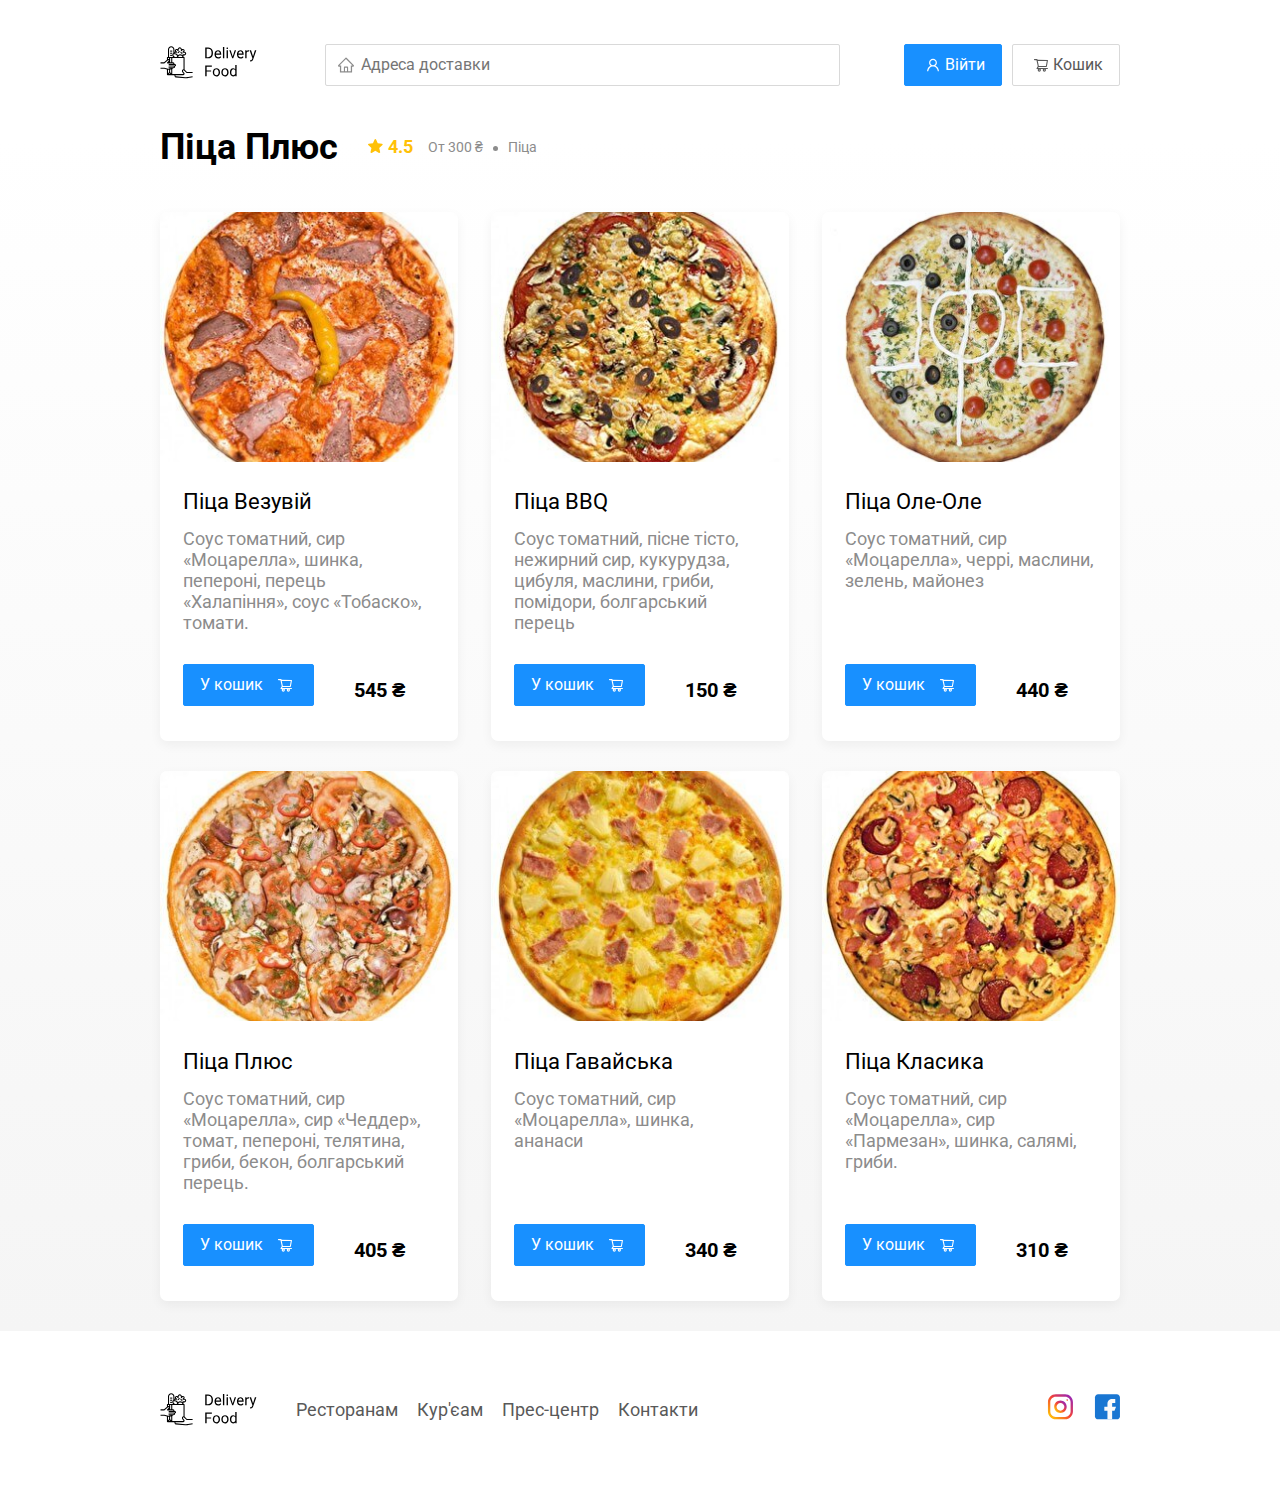
==== restaurant.html @ 28362609 "Add files via upload" ====
<!DOCTYPE html>
<html lang="ru">

<head>
	<meta charset="UTF-8" />
	<meta name="viewport" content="width=device-width, initial-scale=1.0" />
	<title>PizzaBurger — доставка їжі додому</title>
	<link href="https://fonts.googleapis.com/css?family=Roboto:400,700&display=swap&subset=cyrillic" rel="stylesheet" />
	<link rel="stylesheet" href="css/normalize.css" />
	<link rel="stylesheet" href="css/style.css" />
</head>

<body>
	<div class="container">
		<header class="header">
			<a href="index.html" class="logo">
				<img src="img/icon/logo.svg" alt="Logo" />
			</a>
			<label class="address">
				<input type="text" class="input input-address" placeholder="Адреса доставки" />
			</label>
			<div class="buttons">
				<button class="button button-primary button-auth">
					<span class="button-auth-svg"></span>
					<span class="button-text">Війти</span>
				</button>
				<button class="button" id="cart-button">
					<span class="button-cart-svg"></span>
					<span class="button-text">Кошик</span>
				</button>
			</div>
		</header>
	</div>
	<!-- /.container  -->

	<main class="main">
		<div class="container">
			<section class="menu">
				<div class="section-heading">
					<h2 class="section-title restaurant-title">Піца Плюс</h2>
					<div class="card-info">
						<div class="rating">
							4.5
						</div>
						<div class="price">От 300 ₴</div>
						<div class="category">Піца</div>
					</div>
					<!-- /.card-info -->
				</div>
				<div class="cards cards-menu">
					<div class="card">
						<img src="img/pizza-plus/pizza-vesuvius.jpg" alt="image" class="card-image" />
						<div class="card-text">
							<div class="card-heading">
								<h3 class="card-title card-title-reg">Піца Везувій</h3>
							</div>
							<!-- /.card-heading -->
							<div class="card-info">
								<div class="ingredients">Соус томатний, сир «Моцарелла», шинка, пепероні, перець
									«Халапіння», соус «Тобаско», томати.
								</div>
							</div>
							<!-- /.card-info -->
							<div class="card-buttons">
								<button class="button button-primary button-add-cart">
									<span class="button-card-text">У кошик</span>
									<span class="button-cart-svg"></span>
								</button>
								<strong class="card-price-bold">545 ₴</strong>
							</div>
						</div>
						<!-- /.card-text -->
					</div>
					<!-- /.card -->

					<div class="card">
						<img src="img/pizza-plus/pizza-girls.jpg" alt="image" class="card-image" />
						<div class="card-text">
							<div class="card-heading">
								<h3 class="card-title card-title-reg">Піца BBQ</h3>
							</div>
							<!-- /.card-heading -->
							<div class="card-info">
								<div class="ingredients">Соус томатний, пісне тісто, нежирний сир, кукурудза, цибуля,
									маслини,
									гриби, помідори, болгарський перець
								</div>
							</div>
							<!-- /.card-info -->
							<div class="card-buttons">
								<button class="button button-primary button-add-cart">
									<span class="button-card-text">У кошик</span>
									<span class="button-cart-svg"></span>
								</button>
								<strong class="card-price-bold">150 ₴</strong>
							</div>
						</div>
						<!-- /.card-text -->
					</div>
					<!-- /.card -->

					<div class="card">
						<img src="img/pizza-plus/pizza-oleole.jpg" alt="image" class="card-image" />
						<div class="card-text">
							<div class="card-heading">
								<h3 class="card-title card-title-reg">Піца Оле-Оле</h3>
							</div>
							<!-- /.card-heading -->
							<div class="card-info">
								<div class="ingredients">Соус томатний, сир «Моцарелла», черрі, маслини, зелень, майонез
								</div>
							</div>
							<!-- /.card-info -->
							<div class="card-buttons">
								<button class="button button-primary button-add-cart">
									<span class="button-card-text">У кошик</span>
									<span class="button-cart-svg"></span>
								</button>
								<strong class="card-price-bold">440 ₴</strong>
							</div>
						</div>
						<!-- /.card-text -->
					</div>
					<!-- /.card -->

					<div class="card">
						<img src="img/pizza-plus/pizza-plus.jpg" alt="image" class="card-image" />
						<div class="card-text">
							<div class="card-heading">
								<h3 class="card-title card-title-reg">Піца Плюс</h3>
							</div>
							<!-- /.card-heading -->
							<div class="card-info">
								<div class="ingredients">Соус томатний, сир «Моцарелла», сир «Чеддер», томат,
									пепероні,
									телятина, гриби, бекон, болгарський перець.
								</div>
							</div>
							<!-- /.card-info -->
							<div class="card-buttons">
								<button class="button button-primary button-add-cart">
									<span class="button-card-text">У кошик</span>
									<span class="button-cart-svg"></span>
								</button>
								<strong class="card-price-bold">405 ₴</strong>
							</div>
						</div>
						<!-- /.card-text -->
					</div>
					<!-- /.card -->

					<div class="card">
						<img src="img/pizza-plus/pizza-hawaiian.jpg" alt="image" class="card-image" />
						<div class="card-text">
							<div class="card-heading">
								<h3 class="card-title card-title-reg">Піца Гавайська</h3>
							</div>
							<!-- /.card-heading -->
							<div class="card-info">
								<div class="ingredients">Соус томатний, сир «Моцарелла», шинка, ананаси</div>
							</div>
							<!-- /.card-info -->
							<div class="card-buttons">
								<button class="button button-primary button-add-cart">
									<span class="button-card-text">У кошик</span>
									<span class="button-cart-svg"></span>
								</button>
								<strong class="card-price-bold">340 ₴</strong>
							</div>
						</div>
						<!-- /.card-text -->
					</div>
					<!-- /.card -->

					<div class="card">
						<img src="img/pizza-plus/pizza-classic.jpg" alt="image" class="card-image" />
						<div class="card-text">
							<div class="card-heading">
								<h3 class="card-title card-title-reg">Піца Класика</h3>
							</div>
							<!-- /.card-heading -->
							<div class="card-info">
								<div class="ingredients">Соус томатний, сир «Моцарелла», сир «Пармезан», шинка,
									салямі,
									гриби.
								</div>
							</div>
							<!-- /.card-info -->
							<div class="card-buttons">
								<button class="button button-primary button-add-cart">
									<span class="button-card-text">У кошик</span>
									<span class="button-cart-svg"></span>
								</button>
								<strong class="card-price-bold">310 ₴</strong>
							</div>
						</div>
						<!-- /.card-text -->
					</div>
					<!-- /.card -->
				</div>
				<!-- /.cards -->
			</section>
		</div>
		<!-- /.container -->
	</main>

	<footer class="footer">
		<div class="container">
			<div class="footer-block">
				<img src="img/icon/logo.svg" alt="logo" class="logo footer-logo" />
				<nav class="footer-nav">
					<a href="#" class="footer-link">Ресторанам </a>
					<a href="#" class="footer-link">Кур'єам</a>
					<a href="#" class="footer-link">Прес-центр</a>
					<a href="#" class="footer-link">Контакти</a>
				</nav>
				<div class="social-links">
					<a href="#" class="social-link"><img src="img/social/instagram.svg" alt="instagram" /></a>
					<a href="#" class="social-link"><img src="img/social/fb.svg" alt="facebook" /></a>
				</div>
				<!-- /.social-links -->
			</div>
			<!-- /.footer-block -->
		</div>
	</footer>

	<div class="modal modal-cart">
		<div class="modal-dialog">
			<div class="modal-header">
				<h3 class="modal-title">Кошик</h3>
				<button class="close">&times;</button>
			</div>
			<!-- /.modal-header -->
			<div class="modal-body">
				<div class="food-row">
					<span class="food-name">Рол вугор стандарт</span>
					<strong class="food-price">250 ₴</strong>
					<div class="food-counter">
						<button class="counter-button">-</button>
						<span class="counter">1</span>
						<button class="counter-button">+</button>
					</div>
				</div>
				<!-- /.foods-row -->
				<div class="food-row">
					<span class="food-name">Рол вугор стандарт</span>
					<strong class="food-price">250 ₴</strong>
					<div class="food-counter">
						<button class="counter-button">-</button>
						<span class="counter">1</span>
						<button class="counter-button">+</button>
					</div>
				</div>
				<!-- /.foods-row -->
				<div class="food-row">
					<span class="food-name">Рол вугор стандарт</span>
					<strong class="food-price">250 ₴</strong>
					<div class="food-counter">
						<button class="counter-button">-</button>
						<span class="counter">1</span>
						<button class="counter-button">+</button>
					</div>
				</div>
				<!-- /.foods-row -->
				<div class="food-row">
					<span class="food-name">Рол вугор стандарт</span>
					<strong class="food-price">250 ₴</strong>
					<div class="food-counter">
						<button class="counter-button">-</button>
						<span class="counter">1</span>
						<button class="counter-button">+</button>
					</div>
				</div>
				<!-- /.foods-row -->
			</div>
			<!-- /.modal-body -->
			<div class="modal-footer">
				<span class="modal-pricetag">1250 ₴</span>
				<div class="footer-buttons">
					<button class="button button-primary">Оформити замовлення</button>
					<button class="button clear-cart">Скасувати</button>
				</div>
			</div>
			<!-- /.modal-footer -->
		</div>
		<!-- /.modal-dialog -->
	</div>

	<div class="modal-auth">
		<div class="modal-dialog modal-dialog-auth">
			<button class="close-auth">&times;</button>
			<form id="logInForm">
				<fieldset class="modal-body">
					<legend class="modal-title">Авторизація</legend>
					<label class="label-auth">
						<span>Логін</span>
						<input id="login" type="text">
					</label>
					<label class="label-auth">
						<span>Пароль</span>
						<input id="password" type="password">
					</label>
				</fieldset>
				<!-- /.modal-body -->
				<div class="modal-footer">
					<div class="footer-buttons">
						<button class="button button-primary button-login" type="submit">Війти</button>
					</div>
				</div>
			</form>
			<!-- /.modal-footer -->
		</div>
		<!-- /.modal-dialog -->
	</div>
</body>

</html>
---- css/style.css ----
* {
    box-sizing: border-box;
}

body {
    font-family: "Roboto", sans-serif;
    padding-top: 44px;
}

a,
button {
    cursor: pointer;
    color: inherit;
}

.hide {
    display: none;
}

.container {
    max-width: 1200px;
    margin: auto;
}

.header {
    display: flex;
    align-items: center;
    justify-content: space-between;
    margin-bottom: 40px;
}

.input {
    background-color: #ffffff;
    border: 1px solid #d9d9d9;
    border-radius: 2px;
    font-size: 16px;
    line-height: 24px;
    padding: 8px 8px 8px 35px;
    background-repeat: no-repeat;
    background-position: left 11px center;
}

.address {
    flex: 0.8;
}

.input-address {
    width: 100%;
    background-image: url(../img/icon/home.svg);
}

.search {
    margin-left: auto;
}

.input-search {
    width: 300px;
    background-image: url(../img/icon/search.svg);

}

.buttons {
    display: flex;
    align-items: center;
}

.button {
    display: flex;
    align-items: center;
    padding: 8px 16px;
    background: #ffffff;
    border: 1px solid #d9d9d9;
    box-sizing: border-box;
    box-shadow: 0 0 2px rgba(0, 0, 0, 0.0015);
    border-radius: 2px;
    color: #595959;
    font-size: 16px;
    line-height: 24px;
}

.button:hover {
    background: #1890ff;
    border: 1px solid #1890ff;
    color: #fff;
}


.button-primary {
    background: #1890ff;
    border: 1px solid #1890ff;
    color: #fff;
    margin-right: 10px;
}

.button-primary:hover {
    background: #ffffff;
    border: 1px solid #d9d9d9;
    color: #595959;
}

.button-icon {
    margin-right: 6px;
}

.button-card-text {
    margin-right: 10px;
}

.button-auth {
    background-position: 20px 13px;
}

.button-primary .button-auth-svg {
    width: 24px;
    height: 24px;
    background-color: #fff;
    -webkit-mask: url("../img/icon/user.svg") no-repeat 50% 50%;
    mask: url("../img/icon/user.svg") no-repeat 50% 50%;
    background-repeat: no-repeat;
}

.button-primary:hover .button-auth-svg {
    background-color: #595959;
}

.button .button-cart-svg {
    width: 24px;
    height: 24px;
    background-color: #595959;
    -webkit-mask: url("../img/icon/shopping-cart.svg") no-repeat 50% 50%;
    mask: url("../img/icon/shopping-cart.svg") no-repeat 50% 50%;
    background-repeat: no-repeat;
}

.button-primary .button-cart-svg {
    background-color: #fff;
}

.button:hover .button-cart-svg {
    background-color: #fff;
}

.button-primary:hover .button-cart-svg {
    background-color: #595959;
}

.button-cart {
    display: none;
    margin: 0 5px;
}

.button-out {
    display: none;
    margin: 0 5px;
}

.user-name {
    display: none;
    margin-right: 20px;
    font-weight: bold;
    font-size: 18px;
}

.promo-slider {

    width: 600px;
    height: 300px;

}

.promo {
    box-shadow: 0 7px 12px rgba(158, 158, 163, 0.1);
    border-radius: 10px;
    padding: 68px 70px;
    margin-bottom: 56px;
}

.pizza {
    background: #fff1b8 url(../img/promo/pizza.png) no-repeat top -100px right -250px / 830px
}

.kebab {
    background: #D6E4FF url(../img/promo/kebab.png) no-repeat top 45px right 40px / 450px;
}

.vegetables {
    background: #FFF566 url(../img/promo/vegetables.png) no-repeat top 0 right 0 / 825px
}

.sushi {
    background: #FFF1F0 url(../img/promo/sushi.png) no-repeat top 10px right 15px / 500px
}

.promo-title {
    font-style: normal;
    font-weight: bold;
    font-size: 39px;
    line-height: 46px;
    color: #302c34;
}

.promo-text {
    font-style: normal;
    font-weight: normal;
    font-size: 24px;
    line-height: 28px;
    color: #302c34;
    max-width: 538px;
}

.main {
    background: linear-gradient(180deg, rgba(245, 245, 245, 0) 1.04%, #f5f5f5 100%);
}

.section-heading {
    display: flex;
    align-items: center;
    margin-bottom: 44px;
}

.section-title {
    font-style: normal;
    font-weight: bold;
    font-size: 36px;
    line-height: 42px;
    margin: 0 30px 0 0;
    color: #000000;
}

.cards {
    display: flex;
    align-items: flex-start;
    justify-content: space-between;
    flex-wrap: wrap;
}

.card {
    background: #ffffff;
    box-shadow: 0 4px 12px rgba(0, 0, 0, 0.05);
    border-radius: 7px;
    overflow: hidden;
    margin-bottom: 30px;
    flex-basis: 31%;
    text-decoration: none;

}

.card-restaurant {
    cursor: pointer
}

.card-image {
    width: 100%;
    height: 250px;
    object-fit: cover;
}


.card-text {
    padding: 20px 23px 35px;
    min-height: 275px;
    display: flex;
    flex-direction: column;
}



.restaurants .card-text {
    min-height: auto;
}

.card-heading {
    display: flex;
    align-items: center;
    justify-content: space-between;
    margin-bottom: 10px;
}

.card-title {
    margin: 0;
    font-style: normal;
    font-weight: bold;
    font-size: 22px;
    line-height: 32px;
}

.card-title-reg {
    font-weight: 400;
}

.card-tag {
    font-style: normal;
    font-weight: normal;
    font-size: 12px;
    line-height: 20px;
    color: #ffffff;
    background: #262626;
    border-radius: 2px;
    padding: 1px 8px;
}

.card-info {
    display: flex;
    align-items: center;
    flex-wrap: wrap;
}

.card-buttons {
    display: flex;
    margin-top: 24px;
    flex-grow: 1;
    align-items: flex-end;
}

.card-price-bold {
    font-weight: bold;
    font-size: 20px;
    line-height: 32px;
    margin-left: 30px;
}

.rating {
    background-image: url("../img/icon/rating.svg");
    background-repeat: no-repeat;
    background-position: 0 7px;
    padding-left: 20px;
    margin-right: 26px;
    color: #ffc107;
    font-weight: bold;
    font-size: 18px;
    line-height: 32px;
}

.price,
.category {
    color: #8c8c8c;
    font-size: 18px;
    line-height: 32px;
}

.price {
    margin-right: 10px;
}

.ingredients {
    color: #8c8c8c;
    font-size: 18px;
    line-height: 21px;
}

.category {
    text-overflow: ellipsis;
    overflow: hidden;
    white-space: nowrap;
    max-width: 150px;
}

.price:after {
    content: "";
    width: 5px;
    height: 5px;
    background-color: #8c8c8c;
    display: inline-block;
    vertical-align: middle;
    border-radius: 50%;
    margin-left: 10px;
}

.footer {
    padding: 60px 0;
}

.footer-block {
    display: flex;
    align-items: center;
    justify-content: space-between;
}

.footer-nav {
    margin-left: 35px;
    margin-right: auto;
}

.footer-link {
    display: inline-block;
    color: #595959;
    font-style: normal;
    font-weight: normal;
    font-size: 18px;
    line-height: 21px;
    text-decoration: none;
}

.footer-link:not(:last-child) {
    margin-right: 15px;
}

.social-links {
    display: flex;
    align-items: center;
}

.social-link:not(:last-child) {
    margin-right: 21px;
}

.modal {
    position: fixed;
    left: 0;
    top: 0;
    width: 100%;
    height: 100%;
    background: rgba(0, 0, 0, 0.4);
    display: none;
    z-index: 999;
}

.modal-auth {
    position: fixed;
    left: 0;
    top: 0;
    width: 100%;
    height: 100%;
    background: rgba(0, 0, 0, 0.4);
    display: none;
    z-index: 999;
}

.is-open {
    display: flex;
}

.modal-dialog {
    max-width: 780px;
    width: 95%;
    background: #ffffff;
    border-radius: 5px;
    margin: auto;
    padding: 40px 45px;
}

.modal-dialog-auth {
    width: auto;
    position: relative;
}

.label-auth {
    display: block;
    margin: 30px;
}

.label-auth span {
    width: 80px;
    display: inline-block;
}

.modal-header {
    display: flex;
    align-items: center;
    justify-content: space-between;
    margin-bottom: 45px;
}

.modal-title {
    margin: 0;
    font-weight: bold;
    font-size: 36px;
    line-height: 42px;
}

.close {
    font-size: 36px;
    border: none;
    background-color: transparent;
}

.close-auth {
    font-size: 36px;
    border: none;
    background-color: transparent;
    position: absolute;
    top: 10px;
    right: 20px;
}

.modal-body {
    margin-bottom: 22px;
}

.food-row {
    display: flex;
    align-items: flex-start;
    justify-content: space-between;
    padding-bottom: 8px;
    border-bottom: 1px solid #d9d9d9;
    margin-bottom: 15px;
}

.food-name {
    font-weight: normal;
    font-size: 18px;
    line-height: 32px;
}

.food-price {
    margin-left: auto;
    margin-right: 47px;
    font-weight: bold;
    font-size: 20px;
    line-height: 32px;
}

.food-counter {
    display: flex;
    align-items: center;
}

.counter-button {
    display: flex;
    align-items: center;
    justify-content: center;
    width: 39px;
    height: 32px;
    background: #ffffff;
    border: 1px solid #40a9ff;
    box-sizing: border-box;
    border-radius: 2px;
    font-weight: normal;
    font-size: 14px;
    line-height: 22px;
    color: #40a9ff;
}

.counter-button:hover {
    background: #40a9ff;
    border: 1px solid #ffffff;
    color: #ffffff;
}

.counter {
    font-size: 16px;
    line-height: 24px;
    margin-left: 10px;
    margin-right: 10px;
}

.modal-footer {
    display: flex;
    align-items: center;
    justify-content: space-between;
}

.modal-auth .modal-footer {
    justify-content: flex-end;
}

.footer-buttons {
    display: flex;
    align-items: center;
}

.modal-pricetag {
    background: #262626;
    border-radius: 5px;
    color: #ffffff;
    padding: 15px 20px;
    font-size: 20px;
    line-height: 23px;
}

@media (max-width: 1366px) {
    .container {
        max-width: 960px;
    }

    .pizza {
        background-position: center right -300px;
        background-size: 750px;
    }


    .kebab {
        background-position: top -5px right -93px;
        background-size: 530px;
    }

    .vegetables {
        background-position: top 0 right -93px;
        background-size: 820px;
    }

    .sushi {
        background-position: center right -90px;
    }

    .rating {
        margin-right: 15px;
    }

    .category,
    .price {
        font-size: 14px;
    }
}

@media (max-width: 992px) {
    .container {
        max-width: 750px;
    }



    .pizza {
        padding: 50px;
        background-size: 500px;
        background-position: center right -200px;
    }


    .kebab {
        background-position: top 55px right -100px;
        background-size: 385px;
    }

    .vegetables {
        background-position: top 0 right -280px;
        background-size: 810px;
    }

    .sushi {
        background-position: top 30px right -175px;
    }



    .promo-text {
        font-size: 18px;
        max-width: 400px;
    }

    .card {
        flex-basis: 49%;
    }

    .footer-link {
        font-size: 16px;
    }
}

@media (max-width: 768px) {
    .container {
        max-width: 560px;
    }

    .card-info {
        flex-wrap: wrap;
    }

    .card .rating {
        flex-basis: 100%;
    }

    .card-title {
        font-size: 18px;
    }

    .card-text {
        min-height: 290px;
    }

    .card-price-bold {
        margin-left: 20px;
    }


    .pizza {
        background-size: 400px;
        background-position: bottom 50px right -200px;
    }


    .kebab {
        background-position: top -5px right -74px;
        background-size: 300px;
    }

    .vegetables {
        background-position: top 0 right -240px;
        background-size: 702px;
    }

    .sushi {
        background-position: top -24px right -75px;
        background-size: 302px;
    }

    .promo-title {
        font-size: 24px;
        line-height: 1.4;
    }

    .promo-text {
        margin-top: 0;
    }
}

@media (max-width: 578px) {
    .container {
        width: 90%;
    }

    .address {
        min-width: 100%;
        order: 1;
    }

    .header {
        flex-wrap: wrap;
    }

    .input-address {
        margin-top: 15px;
        order: 5;
        flex: 1;
    }

    .promo {
        background-image: none;
    }

    .promo-title {
        margin-bottom: 10px;
    }

    .section-title {
        font-size: 20px;
    }

    .card {
        flex-basis: 100%;
    }

    .card-text {
        min-height: auto;
    }

    .card-image {
        width: 100%;
    }

    .footer {
        padding: 30px 0;
    }

    .footer-block {
        align-items: flex-start;
    }

    .footer-nav {
        margin-left: 0;
        margin-right: 0;
        order: 0;
        display: flex;
        flex-direction: column;
    }

    .footer-logo {
        margin-right: 15px;
        order: 1;
    }

    .social-links {
        order: 2;
    }
}

@media (max-width: 480px) {
    .button-text {
        display: none;
    }

    .button-icon {
        margin: 0;
    }

    .user-name {
        margin: 10px;

    }

    .buttons {
        flex-wrap: wrap;
        margin-left: auto;
    }

    .button {
        min-height: 40px;
        padding: 5px 12px;

    }

    .button-out-svg {
        width: 24px;
        height: 24px;
        background-color: #fff;
        -webkit-mask: url(../img/icon/logout.svg) no-repeat 50% 50%;
        mask: url(../img/icon/logout.svg) no-repeat 50% 50%;
        background-repeat: no-repeat;
        -webkit-mask-size: 20px;
        mask-size: 20px;
    }

    .promo {
        padding: 20px;
    }

    .section-heading {
        flex-wrap: wrap;
    }

    .footer-block {
        flex-wrap: wrap;
        flex-direction: column;
        align-items: center;
    }

    .footer-logo {
        order: 0;
        margin-bottom: 20px;
    }

    .footer-nav {
        margin-bottom: 20px;
        text-align: center;
    }

    .footer-link:not(:last-child) {
        margin-right: 0;
    }
}
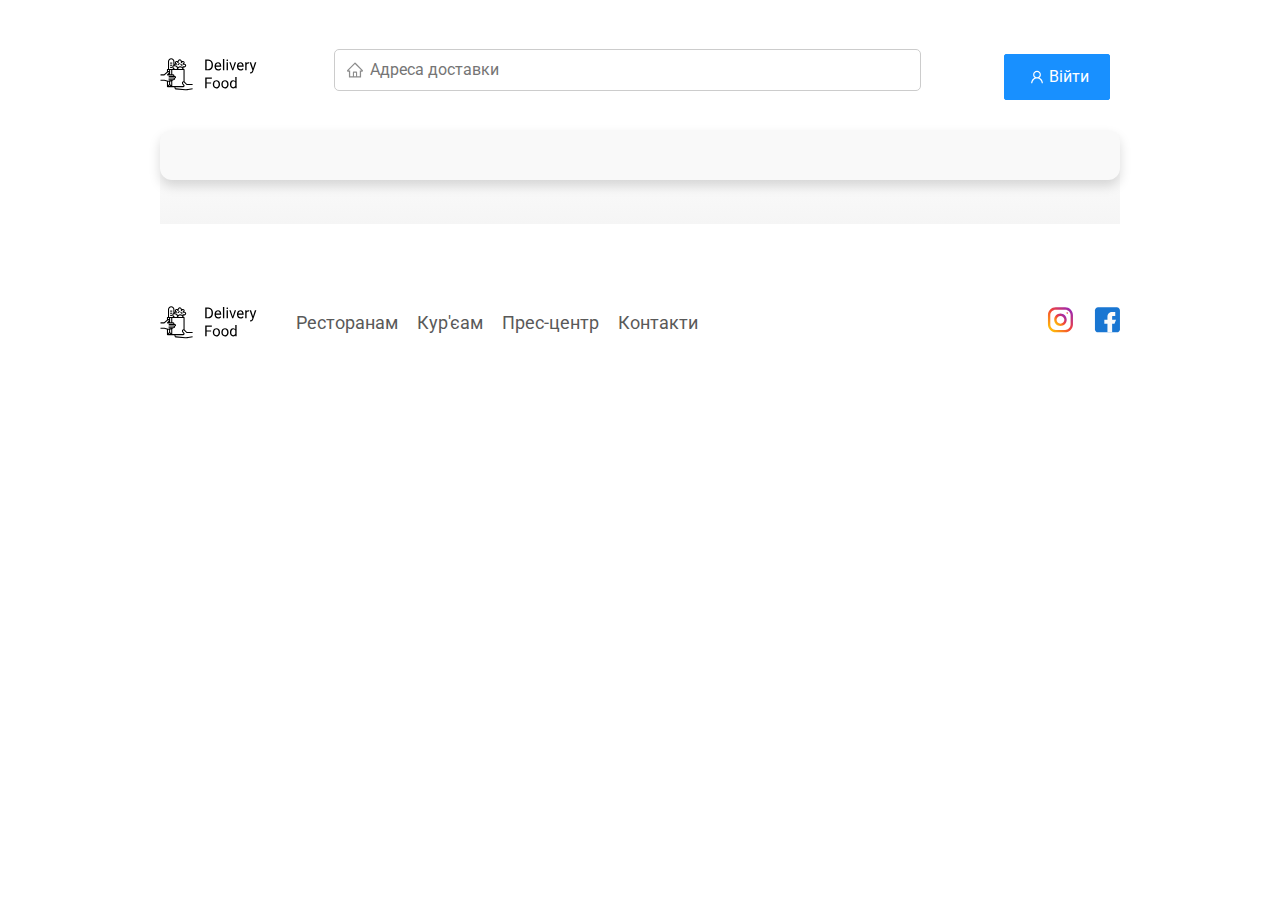
==== commit 87690bd0: "Add files via upload" ====
--- a/restaurant.html
+++ b/restaurant.html
@@ -1,317 +1,201 @@
-<!DOCTYPE html>
-<html lang="ru">
-
-<head>
-	<meta charset="UTF-8" />
-	<meta name="viewport" content="width=device-width, initial-scale=1.0" />
-	<title>PizzaBurger — доставка їжі додому</title>
-	<link href="https://fonts.googleapis.com/css?family=Roboto:400,700&display=swap&subset=cyrillic" rel="stylesheet" />
-	<link rel="stylesheet" href="css/normalize.css" />
-	<link rel="stylesheet" href="css/style.css" />
-</head>
-
-<body>
-	<div class="container">
-		<header class="header">
-			<a href="index.html" class="logo">
-				<img src="img/icon/logo.svg" alt="Logo" />
-			</a>
-			<label class="address">
-				<input type="text" class="input input-address" placeholder="Адреса доставки" />
-			</label>
-			<div class="buttons">
-				<button class="button button-primary button-auth">
-					<span class="button-auth-svg"></span>
-					<span class="button-text">Війти</span>
-				</button>
-				<button class="button" id="cart-button">
-					<span class="button-cart-svg"></span>
-					<span class="button-text">Кошик</span>
-				</button>
-			</div>
-		</header>
-	</div>
-	<!-- /.container  -->
-
-	<main class="main">
-		<div class="container">
-			<section class="menu">
-				<div class="section-heading">
-					<h2 class="section-title restaurant-title">Піца Плюс</h2>
-					<div class="card-info">
-						<div class="rating">
-							4.5
-						</div>
-						<div class="price">От 300 ₴</div>
-						<div class="category">Піца</div>
-					</div>
-					<!-- /.card-info -->
-				</div>
-				<div class="cards cards-menu">
-					<div class="card">
-						<img src="img/pizza-plus/pizza-vesuvius.jpg" alt="image" class="card-image" />
-						<div class="card-text">
-							<div class="card-heading">
-								<h3 class="card-title card-title-reg">Піца Везувій</h3>
-							</div>
-							<!-- /.card-heading -->
-							<div class="card-info">
-								<div class="ingredients">Соус томатний, сир «Моцарелла», шинка, пепероні, перець
-									«Халапіння», соус «Тобаско», томати.
-								</div>
-							</div>
-							<!-- /.card-info -->
-							<div class="card-buttons">
-								<button class="button button-primary button-add-cart">
-									<span class="button-card-text">У кошик</span>
-									<span class="button-cart-svg"></span>
-								</button>
-								<strong class="card-price-bold">545 ₴</strong>
-							</div>
-						</div>
-						<!-- /.card-text -->
-					</div>
-					<!-- /.card -->
-
-					<div class="card">
-						<img src="img/pizza-plus/pizza-girls.jpg" alt="image" class="card-image" />
-						<div class="card-text">
-							<div class="card-heading">
-								<h3 class="card-title card-title-reg">Піца BBQ</h3>
-							</div>
-							<!-- /.card-heading -->
-							<div class="card-info">
-								<div class="ingredients">Соус томатний, пісне тісто, нежирний сир, кукурудза, цибуля,
-									маслини,
-									гриби, помідори, болгарський перець
-								</div>
-							</div>
-							<!-- /.card-info -->
-							<div class="card-buttons">
-								<button class="button button-primary button-add-cart">
-									<span class="button-card-text">У кошик</span>
-									<span class="button-cart-svg"></span>
-								</button>
-								<strong class="card-price-bold">150 ₴</strong>
-							</div>
-						</div>
-						<!-- /.card-text -->
-					</div>
-					<!-- /.card -->
-
-					<div class="card">
-						<img src="img/pizza-plus/pizza-oleole.jpg" alt="image" class="card-image" />
-						<div class="card-text">
-							<div class="card-heading">
-								<h3 class="card-title card-title-reg">Піца Оле-Оле</h3>
-							</div>
-							<!-- /.card-heading -->
-							<div class="card-info">
-								<div class="ingredients">Соус томатний, сир «Моцарелла», черрі, маслини, зелень, майонез
-								</div>
-							</div>
-							<!-- /.card-info -->
-							<div class="card-buttons">
-								<button class="button button-primary button-add-cart">
-									<span class="button-card-text">У кошик</span>
-									<span class="button-cart-svg"></span>
-								</button>
-								<strong class="card-price-bold">440 ₴</strong>
-							</div>
-						</div>
-						<!-- /.card-text -->
-					</div>
-					<!-- /.card -->
-
-					<div class="card">
-						<img src="img/pizza-plus/pizza-plus.jpg" alt="image" class="card-image" />
-						<div class="card-text">
-							<div class="card-heading">
-								<h3 class="card-title card-title-reg">Піца Плюс</h3>
-							</div>
-							<!-- /.card-heading -->
-							<div class="card-info">
-								<div class="ingredients">Соус томатний, сир «Моцарелла», сир «Чеддер», томат,
-									пепероні,
-									телятина, гриби, бекон, болгарський перець.
-								</div>
-							</div>
-							<!-- /.card-info -->
-							<div class="card-buttons">
-								<button class="button button-primary button-add-cart">
-									<span class="button-card-text">У кошик</span>
-									<span class="button-cart-svg"></span>
-								</button>
-								<strong class="card-price-bold">405 ₴</strong>
-							</div>
-						</div>
-						<!-- /.card-text -->
-					</div>
-					<!-- /.card -->
-
-					<div class="card">
-						<img src="img/pizza-plus/pizza-hawaiian.jpg" alt="image" class="card-image" />
-						<div class="card-text">
-							<div class="card-heading">
-								<h3 class="card-title card-title-reg">Піца Гавайська</h3>
-							</div>
-							<!-- /.card-heading -->
-							<div class="card-info">
-								<div class="ingredients">Соус томатний, сир «Моцарелла», шинка, ананаси</div>
-							</div>
-							<!-- /.card-info -->
-							<div class="card-buttons">
-								<button class="button button-primary button-add-cart">
-									<span class="button-card-text">У кошик</span>
-									<span class="button-cart-svg"></span>
-								</button>
-								<strong class="card-price-bold">340 ₴</strong>
-							</div>
-						</div>
-						<!-- /.card-text -->
-					</div>
-					<!-- /.card -->
-
-					<div class="card">
-						<img src="img/pizza-plus/pizza-classic.jpg" alt="image" class="card-image" />
-						<div class="card-text">
-							<div class="card-heading">
-								<h3 class="card-title card-title-reg">Піца Класика</h3>
-							</div>
-							<!-- /.card-heading -->
-							<div class="card-info">
-								<div class="ingredients">Соус томатний, сир «Моцарелла», сир «Пармезан», шинка,
-									салямі,
-									гриби.
-								</div>
-							</div>
-							<!-- /.card-info -->
-							<div class="card-buttons">
-								<button class="button button-primary button-add-cart">
-									<span class="button-card-text">У кошик</span>
-									<span class="button-cart-svg"></span>
-								</button>
-								<strong class="card-price-bold">310 ₴</strong>
-							</div>
-						</div>
-						<!-- /.card-text -->
-					</div>
-					<!-- /.card -->
-				</div>
-				<!-- /.cards -->
-			</section>
-		</div>
-		<!-- /.container -->
-	</main>
-
-	<footer class="footer">
-		<div class="container">
-			<div class="footer-block">
-				<img src="img/icon/logo.svg" alt="logo" class="logo footer-logo" />
-				<nav class="footer-nav">
-					<a href="#" class="footer-link">Ресторанам </a>
-					<a href="#" class="footer-link">Кур'єам</a>
-					<a href="#" class="footer-link">Прес-центр</a>
-					<a href="#" class="footer-link">Контакти</a>
-				</nav>
-				<div class="social-links">
-					<a href="#" class="social-link"><img src="img/social/instagram.svg" alt="instagram" /></a>
-					<a href="#" class="social-link"><img src="img/social/fb.svg" alt="facebook" /></a>
-				</div>
-				<!-- /.social-links -->
-			</div>
-			<!-- /.footer-block -->
-		</div>
-	</footer>
-
-	<div class="modal modal-cart">
-		<div class="modal-dialog">
-			<div class="modal-header">
-				<h3 class="modal-title">Кошик</h3>
-				<button class="close">&times;</button>
-			</div>
-			<!-- /.modal-header -->
-			<div class="modal-body">
-				<div class="food-row">
-					<span class="food-name">Рол вугор стандарт</span>
-					<strong class="food-price">250 ₴</strong>
-					<div class="food-counter">
-						<button class="counter-button">-</button>
-						<span class="counter">1</span>
-						<button class="counter-button">+</button>
-					</div>
-				</div>
-				<!-- /.foods-row -->
-				<div class="food-row">
-					<span class="food-name">Рол вугор стандарт</span>
-					<strong class="food-price">250 ₴</strong>
-					<div class="food-counter">
-						<button class="counter-button">-</button>
-						<span class="counter">1</span>
-						<button class="counter-button">+</button>
-					</div>
-				</div>
-				<!-- /.foods-row -->
-				<div class="food-row">
-					<span class="food-name">Рол вугор стандарт</span>
-					<strong class="food-price">250 ₴</strong>
-					<div class="food-counter">
-						<button class="counter-button">-</button>
-						<span class="counter">1</span>
-						<button class="counter-button">+</button>
-					</div>
-				</div>
-				<!-- /.foods-row -->
-				<div class="food-row">
-					<span class="food-name">Рол вугор стандарт</span>
-					<strong class="food-price">250 ₴</strong>
-					<div class="food-counter">
-						<button class="counter-button">-</button>
-						<span class="counter">1</span>
-						<button class="counter-button">+</button>
-					</div>
-				</div>
-				<!-- /.foods-row -->
-			</div>
-			<!-- /.modal-body -->
-			<div class="modal-footer">
-				<span class="modal-pricetag">1250 ₴</span>
-				<div class="footer-buttons">
-					<button class="button button-primary">Оформити замовлення</button>
-					<button class="button clear-cart">Скасувати</button>
-				</div>
-			</div>
-			<!-- /.modal-footer -->
-		</div>
-		<!-- /.modal-dialog -->
-	</div>
-
-	<div class="modal-auth">
-		<div class="modal-dialog modal-dialog-auth">
-			<button class="close-auth">&times;</button>
-			<form id="logInForm">
-				<fieldset class="modal-body">
-					<legend class="modal-title">Авторизація</legend>
-					<label class="label-auth">
-						<span>Логін</span>
-						<input id="login" type="text">
-					</label>
-					<label class="label-auth">
-						<span>Пароль</span>
-						<input id="password" type="password">
-					</label>
-				</fieldset>
-				<!-- /.modal-body -->
-				<div class="modal-footer">
-					<div class="footer-buttons">
-						<button class="button button-primary button-login" type="submit">Війти</button>
-					</div>
-				</div>
-			</form>
-			<!-- /.modal-footer -->
-		</div>
-		<!-- /.modal-dialog -->
-	</div>
-</body>
-
+<!DOCTYPE html>
+<html lang="ru">
+
+<head>
+	<meta charset="UTF-8" />
+	<meta name="viewport" content="width=device-width, initial-scale=1.0" />
+	<title>PizzaBurger — доставка їжі додому</title>
+	<link href="https://fonts.googleapis.com/css?family=Roboto:400,700&display=swap&subset=cyrillic" rel="stylesheet" />
+	<link rel="stylesheet" href="css/normalize.css" />
+	<link rel="stylesheet" href="css/style.css" />
+	<link rel="stylesheet" href="css/styles2.css" />
+	<script src="js/main.js"></script>
+</head>
+
+<body>
+	<div class="container">
+		<header class="header">
+			<a href="index.html" class="logo">
+				<img src="img/icon/logo.svg" alt="Logo" />
+			</a>
+			<label class="address">
+				<input type="text" class="input input-address" placeholder="Адреса доставки" />
+			</label>
+			<button class="button button-primary button-auth" id="authButton">
+				<span class="button-auth-svg"></span>
+				<span class="button-text">Війти</span>
+			  </button>
+		
+			  <button class="button button-primary button-out" id="logoutButton" style="display: none;">
+				<span class="button-text">Вийти</span>
+				<span class="button-out-svg"></span>
+			  </button>
+			  <span id="userLogin" style="display: none;">Логін: <span id="loginName"></span></span>
+			</header>
+		
+			<!-- Modal Auth -->
+<div class="modal modal-auth" id="authModal">
+	<div class="modal-dialog modal-dialog-auth">
+	  <button class="close-auth" id="closeAuth">&times;</button>
+	  <form id="logInForm">
+		<fieldset class="modal-body">
+		  <legend class="modal-title">Авторизація</legend>
+		  
+		  <!-- Поле логіна -->
+		  <label for="username">Логін:</label>
+		  <input 
+			type="text" 
+			id="username" 
+			name="username" 
+			placeholder="Введіть ваш логін" 
+			required 
+			minlength="4" 
+			maxlength="16" 
+			size="20" 
+			autocomplete="username" 
+		  />
+		  
+		  <label for="password">Пароль (8-20 символів):</label>
+		  <input 
+			type="password" 
+			id="password" 
+			name="password" 
+			placeholder="Введіть ваш пароль" 
+			required 
+			minlength="8" 
+			maxlength="20" 
+			size="20" 
+			autocomplete="current-password" 
+		  />
+		  
+		  <button type="submit" class="button button-primary">Увійти</button>
+		</fieldset>
+	  </form>	  
+	</div>
+  </div>
+  <main class="main">
+    <div class="container">
+        <section class="menu">
+            <h2 class="section-title restaurant-title"></h2> 
+            <div class="restaurant-info" id="restaurantInfo">
+            </div>
+            <div class="section-heading">
+                <div class="cards cards-menu" id="menuContainer">
+                </div>
+            </div>
+        </section>
+    </div>
+</main>
+
+
+	<footer class="footer">
+		<div class="container">
+			<div class="footer-block">
+				<img src="img/icon/logo.svg" alt="logo" class="logo footer-logo" />
+				<nav class="footer-nav">
+					<a href="#" class="footer-link">Ресторанам </a>
+					<a href="#" class="footer-link">Кур'єам</a>
+					<a href="#" class="footer-link">Прес-центр</a>
+					<a href="#" class="footer-link">Контакти</a>
+				</nav>
+				<div class="social-links">
+					<a href="#" class="social-link"><img src="img/social/instagram.svg" alt="instagram" /></a>
+					<a href="#" class="social-link"><img src="img/social/fb.svg" alt="facebook" /></a>
+				</div>
+				<!-- /.social-links -->
+			</div>
+			<!-- /.footer-block -->
+		</div>
+	</footer>
+
+	<div class="modal modal-cart">
+		<div class="modal-dialog">
+			<div class="modal-header">
+				<h3 class="modal-title">Кошик</h3>
+				<button class="close">&times;</button>
+			</div>
+			<!-- /.modal-header -->
+			<div class="modal-body">
+				<div class="food-row">
+					<span class="food-name">Рол вугор стандарт</span>
+					<strong class="food-price">250 ₴</strong>
+					<div class="food-counter">
+						<button class="counter-button">-</button>
+						<span class="counter">1</span>
+						<button class="counter-button">+</button>
+					</div>
+				</div>
+				<!-- /.foods-row -->
+				<div class="food-row">
+					<span class="food-name">Рол вугор стандарт</span>
+					<strong class="food-price">250 ₴</strong>
+					<div class="food-counter">
+						<button class="counter-button">-</button>
+						<span class="counter">1</span>
+						<button class="counter-button">+</button>
+					</div>
+				</div>
+				<!-- /.foods-row -->
+				<div class="food-row">
+					<span class="food-name">Рол вугор стандарт</span>
+					<strong class="food-price">250 ₴</strong>
+					<div class="food-counter">
+						<button class="counter-button">-</button>
+						<span class="counter">1</span>
+						<button class="counter-button">+</button>
+					</div>
+				</div>
+				<!-- /.foods-row -->
+				<div class="food-row">
+					<span class="food-name">Рол вугор стандарт</span>
+					<strong class="food-price">250 ₴</strong>
+					<div class="food-counter">
+						<button class="counter-button">-</button>
+						<span class="counter">1</span>
+						<button class="counter-button">+</button>
+					</div>
+				</div>
+				<!-- /.foods-row -->
+			</div>
+			<!-- /.modal-body -->
+			<div class="modal-footer">
+				<span class="modal-pricetag">1250 ₴</span>
+				<div class="footer-buttons">
+					<button class="button button-primary">Оформити замовлення</button>
+					<button class="button clear-cart">Скасувати</button>
+				</div>
+			</div>
+			<!-- /.modal-footer -->
+		</div>
+		<!-- /.modal-dialog -->
+	</div>
+
+	<div class="modal-auth">
+		<div class="modal-dialog modal-dialog-auth">
+			<button class="close-auth">&times;</button>
+			<form id="logInForm">
+				<fieldset class="modal-body">
+					<legend class="modal-title">Авторизація</legend>
+					<label class="label-auth">
+						<span>Логін</span>
+						<input id="login" type="text">
+					</label>
+					<label class="label-auth">
+						<span>Пароль</span>
+						<input id="password" type="password">
+					</label>
+				</fieldset>
+				<!-- /.modal-body -->
+				<div class="modal-footer">
+					<div class="footer-buttons">
+						<button class="button button-primary button-login" type="submit">Війти</button>
+					</div>
+				</div>
+			</form>
+			<!-- /.modal-footer -->
+		</div>
+		<!-- /.modal-dialog -->
+	</div>
+</body>
+
 </html>--- a/css/style.css
+++ b/css/style.css
@@ -1,840 +1,1158 @@
-* {
-    box-sizing: border-box;
-}
-
-body {
-    font-family: "Roboto", sans-serif;
-    padding-top: 44px;
-}
-
-a,
-button {
-    cursor: pointer;
-    color: inherit;
-}
-
-.hide {
-    display: none;
-}
-
-.container {
-    max-width: 1200px;
-    margin: auto;
-}
-
-.header {
-    display: flex;
-    align-items: center;
-    justify-content: space-between;
-    margin-bottom: 40px;
-}
-
-.input {
-    background-color: #ffffff;
-    border: 1px solid #d9d9d9;
-    border-radius: 2px;
-    font-size: 16px;
-    line-height: 24px;
-    padding: 8px 8px 8px 35px;
-    background-repeat: no-repeat;
-    background-position: left 11px center;
-}
-
-.address {
-    flex: 0.8;
-}
-
-.input-address {
-    width: 100%;
-    background-image: url(../img/icon/home.svg);
-}
-
-.search {
-    margin-left: auto;
-}
-
-.input-search {
-    width: 300px;
-    background-image: url(../img/icon/search.svg);
-
-}
-
-.buttons {
-    display: flex;
-    align-items: center;
-}
-
-.button {
-    display: flex;
-    align-items: center;
-    padding: 8px 16px;
-    background: #ffffff;
-    border: 1px solid #d9d9d9;
-    box-sizing: border-box;
-    box-shadow: 0 0 2px rgba(0, 0, 0, 0.0015);
-    border-radius: 2px;
-    color: #595959;
-    font-size: 16px;
-    line-height: 24px;
-}
-
-.button:hover {
-    background: #1890ff;
-    border: 1px solid #1890ff;
-    color: #fff;
-}
-
-
-.button-primary {
-    background: #1890ff;
-    border: 1px solid #1890ff;
-    color: #fff;
-    margin-right: 10px;
-}
-
-.button-primary:hover {
-    background: #ffffff;
-    border: 1px solid #d9d9d9;
-    color: #595959;
-}
-
-.button-icon {
-    margin-right: 6px;
-}
-
-.button-card-text {
-    margin-right: 10px;
-}
-
-.button-auth {
-    background-position: 20px 13px;
-}
-
-.button-primary .button-auth-svg {
-    width: 24px;
-    height: 24px;
-    background-color: #fff;
-    -webkit-mask: url("../img/icon/user.svg") no-repeat 50% 50%;
-    mask: url("../img/icon/user.svg") no-repeat 50% 50%;
-    background-repeat: no-repeat;
-}
-
-.button-primary:hover .button-auth-svg {
-    background-color: #595959;
-}
-
-.button .button-cart-svg {
-    width: 24px;
-    height: 24px;
-    background-color: #595959;
-    -webkit-mask: url("../img/icon/shopping-cart.svg") no-repeat 50% 50%;
-    mask: url("../img/icon/shopping-cart.svg") no-repeat 50% 50%;
-    background-repeat: no-repeat;
-}
-
-.button-primary .button-cart-svg {
-    background-color: #fff;
-}
-
-.button:hover .button-cart-svg {
-    background-color: #fff;
-}
-
-.button-primary:hover .button-cart-svg {
-    background-color: #595959;
-}
-
-.button-cart {
-    display: none;
-    margin: 0 5px;
-}
-
-.button-out {
-    display: none;
-    margin: 0 5px;
-}
-
-.user-name {
-    display: none;
-    margin-right: 20px;
-    font-weight: bold;
-    font-size: 18px;
-}
-
-.promo-slider {
-
-    width: 600px;
-    height: 300px;
-
-}
-
-.promo {
-    box-shadow: 0 7px 12px rgba(158, 158, 163, 0.1);
-    border-radius: 10px;
-    padding: 68px 70px;
-    margin-bottom: 56px;
-}
-
-.pizza {
-    background: #fff1b8 url(../img/promo/pizza.png) no-repeat top -100px right -250px / 830px
-}
-
-.kebab {
-    background: #D6E4FF url(../img/promo/kebab.png) no-repeat top 45px right 40px / 450px;
-}
-
-.vegetables {
-    background: #FFF566 url(../img/promo/vegetables.png) no-repeat top 0 right 0 / 825px
-}
-
-.sushi {
-    background: #FFF1F0 url(../img/promo/sushi.png) no-repeat top 10px right 15px / 500px
-}
-
-.promo-title {
-    font-style: normal;
-    font-weight: bold;
-    font-size: 39px;
-    line-height: 46px;
-    color: #302c34;
-}
-
-.promo-text {
-    font-style: normal;
-    font-weight: normal;
-    font-size: 24px;
-    line-height: 28px;
-    color: #302c34;
-    max-width: 538px;
-}
-
-.main {
-    background: linear-gradient(180deg, rgba(245, 245, 245, 0) 1.04%, #f5f5f5 100%);
-}
-
-.section-heading {
-    display: flex;
-    align-items: center;
-    margin-bottom: 44px;
-}
-
-.section-title {
-    font-style: normal;
-    font-weight: bold;
-    font-size: 36px;
-    line-height: 42px;
-    margin: 0 30px 0 0;
-    color: #000000;
-}
-
-.cards {
-    display: flex;
-    align-items: flex-start;
-    justify-content: space-between;
-    flex-wrap: wrap;
-}
-
-.card {
-    background: #ffffff;
-    box-shadow: 0 4px 12px rgba(0, 0, 0, 0.05);
-    border-radius: 7px;
-    overflow: hidden;
-    margin-bottom: 30px;
-    flex-basis: 31%;
-    text-decoration: none;
-
-}
-
-.card-restaurant {
-    cursor: pointer
-}
-
-.card-image {
-    width: 100%;
-    height: 250px;
-    object-fit: cover;
-}
-
-
-.card-text {
-    padding: 20px 23px 35px;
-    min-height: 275px;
-    display: flex;
-    flex-direction: column;
-}
-
-
-
-.restaurants .card-text {
-    min-height: auto;
-}
-
-.card-heading {
-    display: flex;
-    align-items: center;
-    justify-content: space-between;
-    margin-bottom: 10px;
-}
-
-.card-title {
-    margin: 0;
-    font-style: normal;
-    font-weight: bold;
-    font-size: 22px;
-    line-height: 32px;
-}
-
-.card-title-reg {
-    font-weight: 400;
-}
-
-.card-tag {
-    font-style: normal;
-    font-weight: normal;
-    font-size: 12px;
-    line-height: 20px;
-    color: #ffffff;
-    background: #262626;
-    border-radius: 2px;
-    padding: 1px 8px;
-}
-
-.card-info {
-    display: flex;
-    align-items: center;
-    flex-wrap: wrap;
-}
-
-.card-buttons {
-    display: flex;
-    margin-top: 24px;
-    flex-grow: 1;
-    align-items: flex-end;
-}
-
-.card-price-bold {
-    font-weight: bold;
-    font-size: 20px;
-    line-height: 32px;
-    margin-left: 30px;
-}
-
-.rating {
-    background-image: url("../img/icon/rating.svg");
-    background-repeat: no-repeat;
-    background-position: 0 7px;
-    padding-left: 20px;
-    margin-right: 26px;
-    color: #ffc107;
-    font-weight: bold;
-    font-size: 18px;
-    line-height: 32px;
-}
-
-.price,
-.category {
-    color: #8c8c8c;
-    font-size: 18px;
-    line-height: 32px;
-}
-
-.price {
-    margin-right: 10px;
-}
-
-.ingredients {
-    color: #8c8c8c;
-    font-size: 18px;
-    line-height: 21px;
-}
-
-.category {
-    text-overflow: ellipsis;
-    overflow: hidden;
-    white-space: nowrap;
-    max-width: 150px;
-}
-
-.price:after {
-    content: "";
-    width: 5px;
-    height: 5px;
-    background-color: #8c8c8c;
-    display: inline-block;
-    vertical-align: middle;
-    border-radius: 50%;
-    margin-left: 10px;
-}
-
-.footer {
-    padding: 60px 0;
-}
-
-.footer-block {
-    display: flex;
-    align-items: center;
-    justify-content: space-between;
-}
-
-.footer-nav {
-    margin-left: 35px;
-    margin-right: auto;
-}
-
-.footer-link {
-    display: inline-block;
-    color: #595959;
-    font-style: normal;
-    font-weight: normal;
-    font-size: 18px;
-    line-height: 21px;
-    text-decoration: none;
-}
-
-.footer-link:not(:last-child) {
-    margin-right: 15px;
-}
-
-.social-links {
-    display: flex;
-    align-items: center;
-}
-
-.social-link:not(:last-child) {
-    margin-right: 21px;
-}
-
-.modal {
-    position: fixed;
-    left: 0;
-    top: 0;
-    width: 100%;
-    height: 100%;
-    background: rgba(0, 0, 0, 0.4);
-    display: none;
-    z-index: 999;
-}
-
-.modal-auth {
-    position: fixed;
-    left: 0;
-    top: 0;
-    width: 100%;
-    height: 100%;
-    background: rgba(0, 0, 0, 0.4);
-    display: none;
-    z-index: 999;
-}
-
-.is-open {
-    display: flex;
-}
-
-.modal-dialog {
-    max-width: 780px;
-    width: 95%;
-    background: #ffffff;
-    border-radius: 5px;
-    margin: auto;
-    padding: 40px 45px;
-}
-
-.modal-dialog-auth {
-    width: auto;
-    position: relative;
-}
-
-.label-auth {
-    display: block;
-    margin: 30px;
-}
-
-.label-auth span {
-    width: 80px;
-    display: inline-block;
-}
-
-.modal-header {
-    display: flex;
-    align-items: center;
-    justify-content: space-between;
-    margin-bottom: 45px;
-}
-
-.modal-title {
-    margin: 0;
-    font-weight: bold;
-    font-size: 36px;
-    line-height: 42px;
-}
-
-.close {
-    font-size: 36px;
-    border: none;
-    background-color: transparent;
-}
-
-.close-auth {
-    font-size: 36px;
-    border: none;
-    background-color: transparent;
-    position: absolute;
-    top: 10px;
-    right: 20px;
-}
-
-.modal-body {
-    margin-bottom: 22px;
-}
-
-.food-row {
-    display: flex;
-    align-items: flex-start;
-    justify-content: space-between;
-    padding-bottom: 8px;
-    border-bottom: 1px solid #d9d9d9;
-    margin-bottom: 15px;
-}
-
-.food-name {
-    font-weight: normal;
-    font-size: 18px;
-    line-height: 32px;
-}
-
-.food-price {
-    margin-left: auto;
-    margin-right: 47px;
-    font-weight: bold;
-    font-size: 20px;
-    line-height: 32px;
-}
-
-.food-counter {
-    display: flex;
-    align-items: center;
-}
-
-.counter-button {
-    display: flex;
-    align-items: center;
-    justify-content: center;
-    width: 39px;
-    height: 32px;
-    background: #ffffff;
-    border: 1px solid #40a9ff;
-    box-sizing: border-box;
-    border-radius: 2px;
-    font-weight: normal;
-    font-size: 14px;
-    line-height: 22px;
-    color: #40a9ff;
-}
-
-.counter-button:hover {
-    background: #40a9ff;
-    border: 1px solid #ffffff;
-    color: #ffffff;
-}
-
-.counter {
-    font-size: 16px;
-    line-height: 24px;
-    margin-left: 10px;
-    margin-right: 10px;
-}
-
-.modal-footer {
-    display: flex;
-    align-items: center;
-    justify-content: space-between;
-}
-
-.modal-auth .modal-footer {
-    justify-content: flex-end;
-}
-
-.footer-buttons {
-    display: flex;
-    align-items: center;
-}
-
-.modal-pricetag {
-    background: #262626;
-    border-radius: 5px;
-    color: #ffffff;
-    padding: 15px 20px;
-    font-size: 20px;
-    line-height: 23px;
-}
-
-@media (max-width: 1366px) {
-    .container {
-        max-width: 960px;
-    }
-
-    .pizza {
-        background-position: center right -300px;
-        background-size: 750px;
-    }
-
-
-    .kebab {
-        background-position: top -5px right -93px;
-        background-size: 530px;
-    }
-
-    .vegetables {
-        background-position: top 0 right -93px;
-        background-size: 820px;
-    }
-
-    .sushi {
-        background-position: center right -90px;
-    }
-
-    .rating {
-        margin-right: 15px;
-    }
-
-    .category,
-    .price {
-        font-size: 14px;
-    }
-}
-
-@media (max-width: 992px) {
-    .container {
-        max-width: 750px;
-    }
-
-
-
-    .pizza {
-        padding: 50px;
-        background-size: 500px;
-        background-position: center right -200px;
-    }
-
-
-    .kebab {
-        background-position: top 55px right -100px;
-        background-size: 385px;
-    }
-
-    .vegetables {
-        background-position: top 0 right -280px;
-        background-size: 810px;
-    }
-
-    .sushi {
-        background-position: top 30px right -175px;
-    }
-
-
-
-    .promo-text {
-        font-size: 18px;
-        max-width: 400px;
-    }
-
-    .card {
-        flex-basis: 49%;
-    }
-
-    .footer-link {
-        font-size: 16px;
-    }
-}
-
-@media (max-width: 768px) {
-    .container {
-        max-width: 560px;
-    }
-
-    .card-info {
-        flex-wrap: wrap;
-    }
-
-    .card .rating {
-        flex-basis: 100%;
-    }
-
-    .card-title {
-        font-size: 18px;
-    }
-
-    .card-text {
-        min-height: 290px;
-    }
-
-    .card-price-bold {
-        margin-left: 20px;
-    }
-
-
-    .pizza {
-        background-size: 400px;
-        background-position: bottom 50px right -200px;
-    }
-
-
-    .kebab {
-        background-position: top -5px right -74px;
-        background-size: 300px;
-    }
-
-    .vegetables {
-        background-position: top 0 right -240px;
-        background-size: 702px;
-    }
-
-    .sushi {
-        background-position: top -24px right -75px;
-        background-size: 302px;
-    }
-
-    .promo-title {
-        font-size: 24px;
-        line-height: 1.4;
-    }
-
-    .promo-text {
-        margin-top: 0;
-    }
-}
-
-@media (max-width: 578px) {
-    .container {
-        width: 90%;
-    }
-
-    .address {
-        min-width: 100%;
-        order: 1;
-    }
-
-    .header {
-        flex-wrap: wrap;
-    }
-
-    .input-address {
-        margin-top: 15px;
-        order: 5;
-        flex: 1;
-    }
-
-    .promo {
-        background-image: none;
-    }
-
-    .promo-title {
-        margin-bottom: 10px;
-    }
-
-    .section-title {
-        font-size: 20px;
-    }
-
-    .card {
-        flex-basis: 100%;
-    }
-
-    .card-text {
-        min-height: auto;
-    }
-
-    .card-image {
-        width: 100%;
-    }
-
-    .footer {
-        padding: 30px 0;
-    }
-
-    .footer-block {
-        align-items: flex-start;
-    }
-
-    .footer-nav {
-        margin-left: 0;
-        margin-right: 0;
-        order: 0;
-        display: flex;
-        flex-direction: column;
-    }
-
-    .footer-logo {
-        margin-right: 15px;
-        order: 1;
-    }
-
-    .social-links {
-        order: 2;
-    }
-}
-
-@media (max-width: 480px) {
-    .button-text {
-        display: none;
-    }
-
-    .button-icon {
-        margin: 0;
-    }
-
-    .user-name {
-        margin: 10px;
-
-    }
-
-    .buttons {
-        flex-wrap: wrap;
-        margin-left: auto;
-    }
-
-    .button {
-        min-height: 40px;
-        padding: 5px 12px;
-
-    }
-
-    .button-out-svg {
-        width: 24px;
-        height: 24px;
-        background-color: #fff;
-        -webkit-mask: url(../img/icon/logout.svg) no-repeat 50% 50%;
-        mask: url(../img/icon/logout.svg) no-repeat 50% 50%;
-        background-repeat: no-repeat;
-        -webkit-mask-size: 20px;
-        mask-size: 20px;
-    }
-
-    .promo {
-        padding: 20px;
-    }
-
-    .section-heading {
-        flex-wrap: wrap;
-    }
-
-    .footer-block {
-        flex-wrap: wrap;
-        flex-direction: column;
-        align-items: center;
-    }
-
-    .footer-logo {
-        order: 0;
-        margin-bottom: 20px;
-    }
-
-    .footer-nav {
-        margin-bottom: 20px;
-        text-align: center;
-    }
-
-    .footer-link:not(:last-child) {
-        margin-right: 0;
-    }
+* {
+    box-sizing: border-box;
+}
+
+body {
+    font-family: "Roboto", sans-serif;
+    padding-top: 44px;
+}
+
+a,
+button {
+    cursor: pointer;
+    color: inherit;
+}
+
+.hide {
+    display: none;
+}
+
+.container {
+    max-width: 1200px;
+    margin: auto;
+}
+
+.header {
+    display: flex;
+    align-items: center;
+    justify-content: space-between;
+    margin-bottom: 40px;
+}
+
+.input {
+    background-color: #ffffff;
+    border: 1px solid #d9d9d9;
+    border-radius: 2px;
+    font-size: 16px;
+    line-height: 24px;
+    padding: 8px 8px 8px 35px;
+    background-repeat: no-repeat;
+    background-position: left 11px center;
+}
+
+.address {
+    flex: 0.8;
+}
+
+.input-address {
+    width: 100%;
+    background-image: url(../img/icon/home.svg);
+}
+
+.search {
+    margin-left: auto;
+}
+
+.input-search {
+    width: 300px;
+    background-image: url(../img/icon/search.svg);
+
+}
+
+.buttons {
+    display: flex;
+    align-items: center;
+}
+
+.button {
+    display: flex;
+    align-items: center;
+    padding: 8px 16px;
+    background: #ffffff;
+    border: 1px solid #d9d9d9;
+    box-sizing: border-box;
+    box-shadow: 0 0 2px rgba(0, 0, 0, 0.0015);
+    border-radius: 2px;
+    color: #595959;
+    font-size: 16px;
+    line-height: 24px;
+}
+
+.button:hover {
+    background: #1890ff;
+    border: 1px solid #1890ff;
+    color: #fff;
+}
+
+
+.button-primary {
+    background: #1890ff;
+    border: 1px solid #1890ff;
+    color: #fff;
+    margin-right: 10px;
+}
+
+.button-primary:hover {
+    background: #ffffff;
+    border: 1px solid #d9d9d9;
+    color: #595959;
+}
+
+.button-icon {
+    margin-right: 6px;
+}
+
+.button-card-text {
+    margin-right: 10px;
+}
+
+.button-auth {
+    background-position: 20px 13px;
+}
+
+.button-primary .button-auth-svg {
+    width: 24px;
+    height: 24px;
+    background-color: #fff;
+    -webkit-mask: url("../img/icon/user.svg") no-repeat 50% 50%;
+    mask: url("../img/icon/user.svg") no-repeat 50% 50%;
+    background-repeat: no-repeat;
+}
+
+.button-primary:hover .button-auth-svg {
+    background-color: #595959;
+}
+
+.button .button-cart-svg {
+    width: 24px;
+    height: 24px;
+    background-color: #595959;
+    -webkit-mask: url("../img/icon/shopping-cart.svg") no-repeat 50% 50%;
+    mask: url("../img/icon/shopping-cart.svg") no-repeat 50% 50%;
+    background-repeat: no-repeat;
+}
+
+.button-primary .button-cart-svg {
+    background-color: #fff;
+}
+
+.button:hover .button-cart-svg {
+    background-color: #fff;
+}
+
+.button-primary:hover .button-cart-svg {
+    background-color: #595959;
+}
+
+.button-cart {
+    display: none;
+    margin: 0 5px;
+}
+
+.button-out {
+    display: none;
+    margin: 0 5px;
+}
+
+.user-name {
+    display: none;
+    margin-right: 20px;
+    font-weight: bold;
+    font-size: 18px;
+}
+
+.promo-slider {
+
+    width: 600px;
+    height: 300px;
+
+}
+
+.promo {
+    box-shadow: 0 7px 12px rgba(158, 158, 163, 0.1);
+    border-radius: 10px;
+    padding: 68px 70px;
+    margin-bottom: 56px;
+}
+
+.pizza {
+    background: #fff1b8 url(../img/promo/pizza.png) no-repeat top -100px right -250px / 830px
+}
+
+.kebab {
+    background: #D6E4FF url(../img/promo/kebab.png) no-repeat top 45px right 40px / 450px;
+}
+
+.vegetables {
+    background: #FFF566 url(../img/promo/vegetables.png) no-repeat top 0 right 0 / 825px
+}
+
+.sushi {
+    background: #FFF1F0 url(../img/promo/sushi.png) no-repeat top 10px right 15px / 500px
+}
+
+.promo-title {
+    font-style: normal;
+    font-weight: bold;
+    font-size: 39px;
+    line-height: 46px;
+    color: #302c34;
+}
+
+.promo-text {
+    font-style: normal;
+    font-weight: normal;
+    font-size: 24px;
+    line-height: 28px;
+    color: #302c34;
+    max-width: 538px;
+}
+
+.main {
+    background: linear-gradient(180deg, rgba(245, 245, 245, 0) 1.04%, #f5f5f5 100%);
+}
+
+.section-heading {
+    display: flex;
+    align-items: center;
+    margin-bottom: 20px;
+    margin-top: 44px;
+}
+
+.section-title {
+    font-style: normal;
+    font-weight: bold;
+    font-size: 36px;  
+    line-height: 42px;  
+    margin: -20px 30px 20px 0; 
+    color: #000000;
+}
+.cards {
+    display: flex;
+    align-items: flex-start;
+    justify-content: space-between;
+    flex-wrap: wrap;
+}
+
+.card {
+    background: #ffffff;
+    box-shadow: 0 4px 12px rgba(0, 0, 0, 0.05);
+    border-radius: 7px;
+    overflow: hidden;
+    margin-bottom: 30px;
+    flex-basis: 31%;
+    text-decoration: none;
+
+}
+
+.card-restaurant {
+    cursor: pointer
+}
+
+.card-image {
+    width: 100%;
+    height: 250px;
+    object-fit: cover;
+}
+
+
+.card-text {
+    padding: 20px 23px 35px;
+    min-height: 275px;
+    display: flex;
+    flex-direction: column;
+}
+
+
+
+.restaurants .card-text {
+    min-height: auto;
+}
+
+
+.card-title {
+    margin: 0;
+    font-style: normal;
+    font-weight: bold;
+    font-size: 22px;
+    line-height: 32px;
+}
+
+.card-title-reg {
+    font-weight: 400;
+}
+
+.card-tag {
+    font-style: normal;
+    font-weight: normal;
+    font-size: 12px;
+    line-height: 20px;
+    color: #ffffff;
+    background: #262626;
+    border-radius: 2px;
+    padding: 1px 8px;
+}
+
+.card-info {
+    /* display: flex;*/ 
+    align-items: center;
+    flex-wrap: wrap;
+}
+
+.card-buttons {
+    display: flex;
+    margin-top: 24px;
+    flex-grow: 1;
+    align-items: flex-end;
+}
+
+.card-price-bold {
+    font-weight: bold;
+    font-size: 20px;
+    line-height: 32px;
+    margin-left: 30px;
+}
+
+.rating {
+    background-image: url("../img/icon/rating.svg");
+    background-repeat: no-repeat;
+    background-position: 0 2px;
+    padding-left: 20px;
+    /*margin-right: 26px;*/ 
+    color: #ffc107;
+    font-weight: bold;
+    font-size: 18px;
+    /*line-height: 32px;*/ 
+}
+
+.price,
+.category {
+    color: #8c8c8c;
+    font-size: 18px;
+    line-height: 32px;
+}
+
+.price {
+    margin-right: 10px;
+}
+
+.ingredients {
+    color: #8c8c8c;
+    font-size: 18px;
+    line-height: 21px;
+    display: flex;
+    justify-content: center; /* Горизонтальное центрирование */
+    align-items: center; /* Вертикальное центрирование */
+    height: 100%; /* Убедитесь, что контейнер имеет высоту, иначе выравнивание не будет работать */
+}
+
+
+.category {
+    text-overflow: ellipsis;
+    overflow: hidden;
+    white-space: nowrap;
+    max-width: 150px;
+}
+
+.price:after {
+    content: "";
+    width: 5px;
+    height: 5px;
+    background-color: #8c8c8c;
+    display: inline-block;
+    vertical-align: middle;
+    border-radius: 50%;
+    margin-left: 10px;
+}
+
+.footer {
+    padding: 60px 0;
+}
+
+.footer-block {
+    display: flex;
+    align-items: center;
+    justify-content: space-between;
+}
+
+.footer-nav {
+    margin-left: 35px;
+    margin-right: auto;
+}
+
+.footer-link {
+    display: inline-block;
+    color: #595959;
+    font-style: normal;
+    font-weight: normal;
+    font-size: 18px;
+    line-height: 21px;
+    text-decoration: none;
+}
+
+.footer-link:not(:last-child) {
+    margin-right: 15px;
+}
+
+.social-links {
+    display: flex;
+    align-items: center;
+}
+
+.social-link:not(:last-child) {
+    margin-right: 21px;
+}
+
+.modal {
+    position: fixed;
+    left: 0;
+    top: 0;
+    width: 100%;
+    height: 100%;
+    background: rgba(0, 0, 0, 0.4);
+    display: none;
+    z-index: 999;
+}
+
+.modal-auth {
+    position: fixed;
+    left: 0;
+    top: 0;
+    width: 100%;
+    height: 100%;
+    background: rgba(0, 0, 0, 0.4);
+    display: none;
+    z-index: 999;
+}
+
+.is-open {
+    display: flex;
+}
+
+.modal-dialog {
+    max-width: 780px;
+    width: 95%;
+    background: #ffffff;
+    border-radius: 5px;
+    margin: auto;
+    padding: 40px 45px;
+}
+
+.modal-dialog-auth {
+    width: auto;
+    position: relative;
+}
+
+.label-auth {
+    display: block;
+    margin: 30px;
+}
+
+.label-auth span {
+    width: 80px;
+    display: inline-block;
+}
+
+.modal-header {
+    display: flex;
+    align-items: center;
+    justify-content: space-between;
+    margin-bottom: 45px;
+}
+
+.modal-title {
+    margin: 0;
+    font-weight: bold;
+    font-size: 36px;
+    line-height: 42px;
+}
+
+.close {
+    font-size: 36px;
+    border: none;
+    background-color: transparent;
+}
+
+.close-auth {
+    font-size: 36px;
+    border: none;
+    background-color: transparent;
+    position: absolute;
+    top: 10px;
+    right: 20px;
+}
+
+.modal-body {
+    margin-bottom: 22px;
+}
+
+.food-row {
+    display: flex;
+    align-items: flex-start;
+    justify-content: space-between;
+    padding-bottom: 8px;
+    border-bottom: 1px solid #d9d9d9;
+    margin-bottom: 15px;
+}
+
+.food-name {
+    font-weight: normal;
+    font-size: 18px;
+    line-height: 32px;
+}
+
+.food-price {
+    margin-left: auto;
+    margin-right: 47px;
+    font-weight: bold;
+    font-size: 20px;
+    line-height: 32px;
+}
+
+.food-counter {
+    display: flex;
+    align-items: center;
+}
+
+.counter-button {
+    display: flex;
+    align-items: center;
+    justify-content: center;
+    width: 39px;
+    height: 32px;
+    background: #ffffff;
+    border: 1px solid #40a9ff;
+    box-sizing: border-box;
+    border-radius: 2px;
+    font-weight: normal;
+    font-size: 14px;
+    line-height: 22px;
+    color: #40a9ff;
+}
+
+.counter-button:hover {
+    background: #40a9ff;
+    border: 1px solid #ffffff;
+    color: #ffffff;
+}
+
+.counter {
+    font-size: 16px;
+    line-height: 24px;
+    margin-left: 10px;
+    margin-right: 10px;
+}
+
+.modal-footer {
+    display: flex;
+    align-items: center;
+    justify-content: space-between;
+}
+
+.modal-auth .modal-footer {
+    justify-content: flex-end;
+}
+
+.footer-buttons {
+    display: flex;
+    align-items: center;
+}
+
+.modal-pricetag {
+    background: #262626;
+    border-radius: 5px;
+    color: #ffffff;
+    padding: 15px 20px;
+    font-size: 20px;
+    line-height: 23px;
+}
+
+@media (max-width: 1366px) {
+    .container {
+        max-width: 960px;
+    }
+
+    .pizza {
+        background-position: center right -300px;
+        background-size: 750px;
+    }
+
+
+    .kebab {
+        background-position: top -5px right -93px;
+        background-size: 530px;
+    }
+
+    .vegetables {
+        background-position: top 0 right -93px;
+        background-size: 820px;
+    }
+
+    .sushi {
+        background-position: center right -90px;
+    }
+
+    .rating {
+        /* margin-right: 15px;*/ 
+    }
+
+    .category,
+    .price {
+        font-size: 14px;
+    }
+}
+
+@media (max-width: 992px) {
+    .container {
+        max-width: 750px;
+    }
+
+
+
+    .pizza {
+        padding: 50px;
+        background-size: 500px;
+        background-position: center right -200px;
+    }
+
+
+    .kebab {
+        background-position: top 55px right -100px;
+        background-size: 385px;
+    }
+
+    .vegetables {
+        background-position: top 0 right -280px;
+        background-size: 810px;
+    }
+
+    .sushi {
+        background-position: top 30px right -175px;
+    }
+
+
+
+    .promo-text {
+        font-size: 18px;
+        max-width: 400px;
+    }
+
+    .card {
+        flex-basis: 49%;
+    }
+
+    .footer-link {
+        font-size: 16px;
+    }
+}
+
+@media (max-width: 768px) {
+    .container {
+        max-width: 560px;
+    }
+
+    .card-info {
+		/* display: flex;*/ 
+        flex-wrap: wrap;
+    }
+
+    .card .rating {
+        flex-basis: 100%;
+    }
+
+    .card-title {
+        font-size: 18px;
+    }
+
+    .card-text {
+        min-height: 290px;
+    }
+
+    .card-price-bold {
+        margin-left: 20px;
+    }
+
+
+    .pizza {
+        background-size: 400px;
+        background-position: bottom 50px right -200px;
+    }
+
+
+    .kebab {
+        background-position: top -5px right -74px;
+        background-size: 300px;
+    }
+
+    .vegetables {
+        background-position: top 0 right -240px;
+        background-size: 702px;
+    }
+
+    .sushi {
+        background-position: top -24px right -75px;
+        background-size: 302px;
+    }
+
+    .promo-title {
+        font-size: 24px;
+        line-height: 1.4;
+    }
+
+    .promo-text {
+        margin-top: 0;
+    }
+}
+
+@media (max-width: 578px) {
+    .container {
+        width: 90%;
+    }
+
+    .address {
+        min-width: 100%;
+        order: 1;
+    }
+
+    .header {
+        flex-wrap: wrap;
+    }
+
+    .input-address {
+        margin-top: 15px;
+        order: 5;
+        flex: 1;
+    }
+
+    .promo {
+        background-image: none;
+    }
+
+    .promo-title {
+        margin-bottom: 10px;
+    }
+
+    .section-title {
+        font-size: 20px;
+    }
+
+    .card {
+        flex-basis: 100%;
+    }
+
+    .card-text {
+        min-height: auto;
+    }
+
+    .card-image {
+        width: 100%;
+    }
+
+    .footer {
+        padding: 30px 0;
+    }
+
+    .footer-block {
+        align-items: flex-start;
+    }
+
+    .footer-nav {
+        margin-left: 0;
+        margin-right: 0;
+        order: 0;
+        display: flex;
+        flex-direction: column;
+    }
+
+    .footer-logo {
+        margin-right: 15px;
+        order: 1;
+    }
+
+    .social-links {
+        order: 2;
+    }
+}
+
+@media (max-width: 480px) {
+    .button-text {
+        display: none;
+    }
+
+    .button-icon {
+        margin: 0;
+    }
+
+    .user-name {
+        margin: 10px;
+
+    }
+
+    .buttons {
+        flex-wrap: wrap;
+        margin-left: auto;
+    }
+
+    .button {
+        min-height: 40px;
+        padding: 5px 12px;
+
+    }
+
+    .button-out-svg {
+        width: 24px;
+        height: 24px;
+        background-color: #fff;
+        -webkit-mask: url(../img/icon/logout.svg) no-repeat 50% 50%;
+        mask: url(../img/icon/logout.svg) no-repeat 50% 50%;
+        background-repeat: no-repeat;
+        -webkit-mask-size: 20px;
+        mask-size: 20px;
+    }
+
+    .promo {
+        padding: 20px;
+    }
+
+    .section-heading {
+        flex-wrap: wrap;
+    }
+
+    .footer-block {
+        flex-wrap: wrap;
+        flex-direction: column;
+        align-items: center;
+    }
+
+    .footer-logo {
+        order: 0;
+        margin-bottom: 20px;
+    }
+
+    .footer-nav {
+        margin-bottom: 20px;
+        text-align: center;
+    }
+
+    .footer-link:not(:last-child) {
+        margin-right: 0;
+    }
+}
+
+.modal-dialog-auth {
+    width: 400px;  
+    padding: 20px; 
+    border-radius: 10px; 
+    background-color: white;
+}
+
+input[type="text"], input[type="password"] {
+    font-size: 16px; 
+    margin-bottom: 15px; 
+    border: 1px solid #ccc; 
+    border-radius: 5px; 
+}
+.modal {
+    display: none;
+    position: fixed;
+    top: 0;
+    left: 0;
+    right: 0;
+    bottom: 0;
+    background: rgba(0, 0, 0, 0.5);
+    z-index: 1000;
+  }
+
+  .modal-dialog {
+    width: 100%;
+    max-width: 400px;
+    margin: 10% auto;
+    background-color: #fff;
+    padding: 20px;
+    border-radius: 10px;
+  }
+
+  .modal-body {
+    padding: 20px;
+  }
+
+  .modal-footer {
+    display: flex;
+    justify-content: space-between;
+    align-items: center;
+  }
+
+  .close-auth {
+    font-size: 1.5rem;
+    cursor: pointer;
+    position: absolute;
+    top: 10px;
+    right: 10px;
+  }
+
+
+  .button {
+    padding: 10px 20px;
+    margin: 10px;
+  }
+
+  .button-auth,
+  .button-out {
+    position: relative;
+  }
+
+  .input-error {
+    border: 2px solid red;
+  }
+
+  .input-field {
+    border: 2px solid #000; 
+    padding: 8px;
+    border-radius: 4px;
+    font-size: 16px;
+    width: 100%;
+    box-sizing: border-box;
+  }
+  
+  .input-field:focus {
+    outline: none;
+    border-color: #007bff; 
+  }
+  
+  .input-field.error {
+    border-color: red;
+  }
+
+  input:invalid {
+    border-color: red; 
+}
+
+input:focus:invalid {
+    background-color: #ffcccc; 
+}
+  
+
+.promo-slider {
+  position: relative;
+  width: 100%;
+  height: 400px;
+}
+
+.swiper-wrapper {
+  display: flex;
+  align-items: center;
+}
+
+.swiper-slide {
+  display: flex;
+  flex-direction: column;
+  align-items: flex-start; 
+  justify-content: center;
+  text-align: left; 
+  padding: 20px 40px; 
+  background-size: cover;
+  background-position: center;
+  background-repeat: no-repeat;
+  transition: background-position 0.5s ease;
+}
+
+.promo-title,
+.promo-text {
+  margin-left: 40px;
+}
+
+.promo-title {
+  font-size: 2rem; 
+  margin-bottom: 10px;
+  color: #333;
+}
+
+.promo-text {
+  font-size: 1rem; 
+  color: #555;
+}
+
+.swiper-pagination {
+  bottom: 10px;
+}
+
+.swiper-container {
+  position: relative;
+}
+
+.swiper-button-prev,
+.swiper-button-next {
+
+}
+
+.swiper-button-prev {
+  left: 10px;
+}
+
+.swiper-button-next {
+  right: 10px;
+}
+
+.pizza {
+  background: #fff1b8 url('../img/promo/pizza.png') no-repeat top -100px right -250px / 830px;
+}
+
+.kebab {
+  background: #D6E4FF url('../img/promo/kebab.png') no-repeat top 45px right / 500px;
+}
+
+.vegetables {
+  background: #FFF566 url('../img/promo/vegetables.png') no-repeat top 20px right 0 / 860px; 
+  padding: 40px 20px; 
+}
+
+.sushi {
+  background: #FFF1F0 url('../img/promo/sushi.png') no-repeat calc(100% - 50px) center / 400px; 
+  padding: 40px 20px;
+  height: 300px;
+  background-size: 400px; 
+}
+
+
+
+.card {
+  display: flex;
+  flex-direction: column;
+  width: 320px;
+  /*border-radius: 15px;*/
+  box-shadow: 0 6px 10px rgba(0, 0, 0, 0.15);
+  margin: 10px;
+  overflow: hidden;
+  background-color: #ffffff; 
+  transition: transform 0.3s ease, box-shadow 0.3s ease, background-color 0.3s ease;
+}
+
+.card:hover {
+  transform: translateY(-12px);
+  box-shadow: 0 8px 14px rgba(0, 0, 0, 0.25);
+  background-color: #f8f8f8;
+}
+
+
+.card-image {
+  width: 100%;
+  height: 200px;
+  object-fit: cover;
+}
+
+
+.card-text {
+  padding: 20px;
+  display: flex;
+  flex-direction: column;
+  background-color: #fefefe;
+  /* border-top: 3px solid #ddd;*/ 
+}
+
+label {
+  display: block;
+}
+
+
+.card-heading {
+  margin-bottom: 20px;
+  text-align: center;
+  font-size: 1.6rem;
+  font-weight: bold;
+  /*color: #444;*/
+  transition: color 0.3s ease, transform 0.3s ease; 
+}
+
+/*.card-heading:hover {
+  color: #ff4500;
+  transform: scale(1.05);
+}*/
+
+
+.card-info {
+  /* display: flex;*/ 
+  flex-direction: column;
+}
+
+.card-info-row {
+  display: flex;
+  justify-content: space-between;
+  margin-bottom: 12px;
+}
+
+.card-info-label {
+  font-weight: bold;
+  color: #555;
+}
+
+.card-info-value {
+  color: #666;
+  margin-left: 12px;
+}
+
+
+/*.card:hover .card-heading {
+  color: #ff6347; 
+}*/
+
+
+.card-buttons {
+  display: flex;
+  justify-content: space-between;
+  align-items: center;
+  margin-top: 20px;
+}
+
+.button-add-cart {
+  background-color: #007bff;
+  color: white;
+  padding: 10px 20px;
+  border: none;
+  border-radius: 8px;
+  cursor: pointer;
+  transition: background-color 0.3s ease, transform 0.3s ease;
+}
+
+.button-add-cart:hover {
+  background-color: #0056b3;
+  transform: translateY(-2px);
+}
+
+.restaurant-info {
+  background-color: #f9f9f9; 
+  padding: 25px;
+  border-radius: 12px;
+  box-shadow: 0 6px 12px rgba(0, 0, 0, 0.15);
+  margin-bottom: 25px;
+  font-family: 'Arial', sans-serif; 
+  transition: transform 0.3s, background-color 0.3s, box-shadow 0.3s;
+}
+
+.restaurant-info div {
+  font-size: 16px;
+  color: #333;
+  line-height: 1.6; 
+  margin-bottom: 10px; 
+}
+
+.restaurant-info strong {
+  color: #0056b3;
+}
+
+.restaurant-info div:last-child {
+  margin-bottom: 0; 
+}
+
+.restaurant-info:hover {
+  background-color: #ececec;
+  transform: translateY(-8px);
+  box-shadow: 0 8px 16px rgba(0, 0, 0, 0.2);
+}
+
+.restaurant-title {
+  font-size: 30px;
+  font-weight: bold;
+  color: #333; 
+  margin-bottom: 25px;
+  text-align: center;
 }